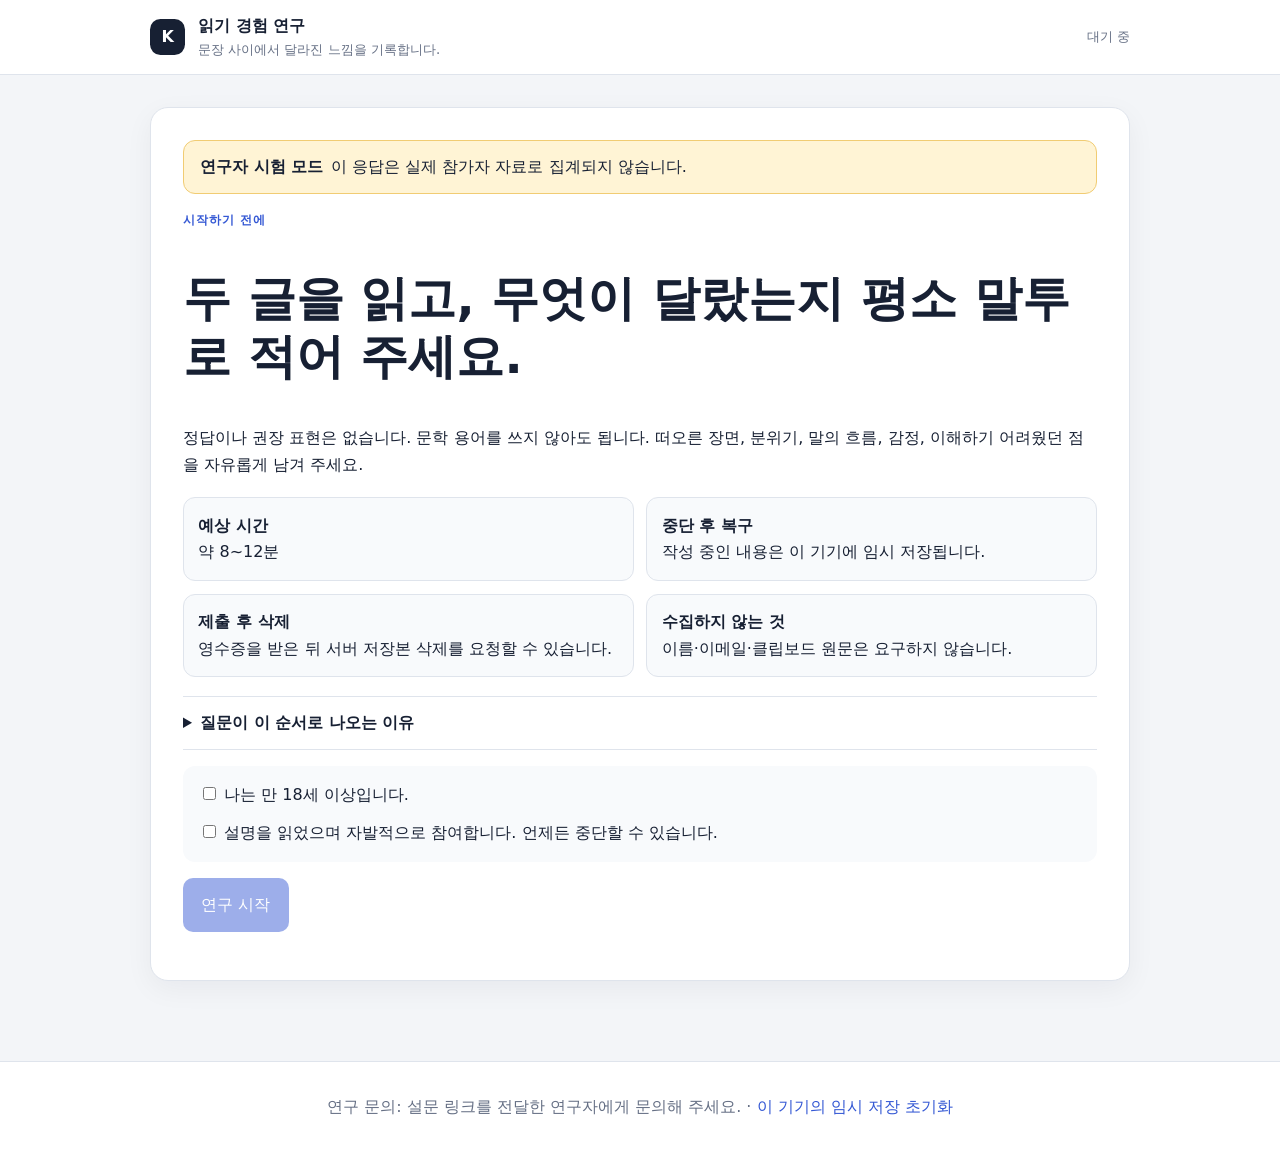
==== index.html @ 22fb7c49 "Deploy KSGT human pilot prelaunch RC2" ====
<!doctype html>
<html lang="ko">
<head>
  <meta charset="utf-8">
  <meta name="viewport" content="width=device-width,initial-scale=1">
  <meta name="color-scheme" content="light">
  <meta name="theme-color" content="#f3f5f8">
  <title>KSGT 읽기 경험 연구</title>
  <link rel="stylesheet" href="assets/styles.css">
</head>
<body>
<a class="skip" href="#main">본문으로 바로가기</a>
<header class="topbar">
  <div class="mark" aria-hidden="true">K</div>
  <div class="brand-copy"><strong>읽기 경험 연구</strong><small>문장 사이에서 달라진 느낌을 기록합니다.</small></div>
  <span id="saveState" class="status">대기 중</span>
</header>
<main id="main">
  <section id="setupBlocked" class="panel warning" hidden>
    <p class="eyebrow">배포 설정 필요</p>
    <h1>아직 연구 페이지가 연결되지 않았습니다.</h1>
    <p id="setupBlockedText"></p>
  </section>

  <section id="intro" class="panel hero">
    <div id="prelaunchBanner" class="prelaunch" hidden><strong>연구자 시험 모드</strong><span>이 응답은 실제 참가자 자료로 집계되지 않습니다.</span></div>
    <p class="eyebrow">시작하기 전에</p>
    <h1>두 글을 읽고, 무엇이 달랐는지 평소 말투로 적어 주세요.</h1>
    <p>정답이나 권장 표현은 없습니다. 문학 용어를 쓰지 않아도 됩니다. 떠오른 장면, 분위기, 말의 흐름, 감정, 이해하기 어려웠던 점을 자유롭게 남겨 주세요.</p>
    <div class="info-grid">
      <div><b>예상 시간</b><span>약 8~12분</span></div>
      <div><b>중단 후 복구</b><span>작성 중인 내용은 이 기기에 임시 저장됩니다.</span></div>
      <div><b>제출 후 삭제</b><span>영수증을 받은 뒤 서버 저장본 삭제를 요청할 수 있습니다.</span></div>
      <div><b>수집하지 않는 것</b><span>이름·이메일·클립보드 원문은 요구하지 않습니다.</span></div>
    </div>
    <details>
      <summary>질문이 이 순서로 나오는 이유</summary>
      <p>먼저 자유롭게 느낀 차이를 기록하고, 그 다음에 내용의 유사성과 개인적 선호를 따로 묻습니다. 선택지를 먼저 보여 주어 감상 표현을 유도하는 일을 줄이기 위한 순서입니다.</p>
    </details>
    <div class="consent-box">
      <label><input id="ageConfirm" type="checkbox"> 나는 만 <span id="minimumAgeText">18</span>세 이상입니다.</label>
      <label><input id="consent" type="checkbox"> 설명을 읽었으며 자발적으로 참여합니다. 언제든 중단할 수 있습니다.</label>
    </div>
    <button id="start" disabled>연구 시작</button>
    <p id="startError" class="error" role="alert"></p>
  </section>

  <section id="resumePanel" class="panel" hidden>
    <p class="eyebrow">작성 중인 응답 발견</p>
    <h1>이전에 멈춘 지점에서 이어서 할까요?</h1>
    <div class="actions"><button id="resumeButton">이어하기</button><button id="discardResume" class="secondary">새로 시작</button></div>
  </section>

  <section id="study" hidden>
    <div class="progress-wrap">
      <div class="progress-row"><span id="progressText">문항 준비 중</span><span id="progressCount"></span></div>
      <progress id="progressBar" value="0" max="1"></progress>
    </div>

    <section class="panel">
      <p class="eyebrow">1단계 · 각각의 인상</p>
      <h2>두 글을 각각 읽어 보세요.</h2>
      <p class="hint">두 글은 같은 화면에 있지만, 먼저 각 글에서 따로 느낀 점을 적어 주세요.</p>
      <div class="grid">
        <article>
          <h3>글 1</h3><p id="leftText" class="stimulus"></p>
          <label for="leftImpression">글 1을 읽고 든 생각이나 느낌</label>
          <textarea id="leftImpression" rows="5" maxlength="1200" placeholder="장면, 분위기, 말의 흐름, 감정 등 무엇이든 자유롭게 적어 주세요."></textarea>
          <small class="counter"><span id="leftCount">0</span>/1200</small>
        </article>
        <article>
          <h3>글 2</h3><p id="rightText" class="stimulus"></p>
          <label for="rightImpression">글 2를 읽고 든 생각이나 느낌</label>
          <textarea id="rightImpression" rows="5" maxlength="1200" placeholder="문학 용어를 쓰지 않아도 됩니다."></textarea>
          <small class="counter"><span id="rightCount">0</span>/1200</small>
        </article>
      </div>
    </section>

    <section class="panel">
      <p class="eyebrow">2단계 · 자유로운 비교</p>
      <label for="comparison"><h2>두 글 사이에서 무엇이 달랐나요?</h2></label>
      <p class="hint">좋고 나쁨을 꼭 정하지 않아도 됩니다. 읽히는 방식이나 남는 느낌의 차이만 적어도 됩니다.</p>
      <textarea id="comparison" rows="6" maxlength="1600" placeholder="예: 한쪽은 장면이 오래 남고, 다른 쪽은 상황이 더 또렷하게 전달되었다."></textarea>
      <small class="counter"><span id="comparisonCount">0</span>/1600</small>
      <button id="toChoice">마지막 질문으로</button>
      <p id="choiceError" class="error" role="alert"></p>
    </section>

    <section id="choicePanel" class="panel" hidden>
      <p class="eyebrow">3단계 · 두 가지를 따로 선택</p>
      <fieldset>
        <legend><strong>두 글이 전하는 내용은 어느 정도 비슷했나요?</strong></legend>
        <label><input type="radio" name="meaningRelation" value="nearly_same"> 거의 같은 내용을 전한다</label>
        <label><input type="radio" name="meaningRelation" value="similar_content_different_feel"> 내용은 비슷하지만 느낌은 다르다</label>
        <label><input type="radio" name="meaningRelation" value="meaningfully_different"> 내용이나 장면도 꽤 다르다</label>
        <label><input type="radio" name="meaningRelation" value="difficult"> 판단하기 어렵다</label>
      </fieldset>
      <fieldset>
        <legend><strong>개인적으로 지금 더 마음이 가는 쪽은 어디인가요?</strong></legend>
        <label><input type="radio" name="preference" value="left"> 글 1</label>
        <label><input type="radio" name="preference" value="right"> 글 2</label>
        <label><input type="radio" name="preference" value="similar"> 두 글이 비슷하게 마음에 든다</label>
        <label><input type="radio" name="preference" value="difficult"> 차이는 있지만 고르기 어렵다</label>
        <label><input type="radio" name="preference" value="no_choice"> 선택하지 않겠다</label>
      </fieldset>
      <div class="actions"><button id="backToText" class="secondary">감상으로 돌아가기</button><button id="nextItem" disabled>다음 문항</button></div>
    </section>
  </section>

  <section id="toolReport" class="panel" hidden>
    <p class="eyebrow">마지막 질문 · 작성 방식</p>
    <h1>응답을 작성할 때 외부 도구의 도움을 받았나요?</h1>
    <p>어떤 답을 골라도 불이익은 없습니다. 이 정보는 응답을 삭제하기 위한 기준이 아니라 분석의 불확실성을 기록하는 데만 사용됩니다.</p>
    <fieldset class="stack">
      <label><input type="radio" name="aiUse" value="none"> 사용하지 않음</label>
      <label><input type="radio" name="aiUse" value="proofreading"> 맞춤법·표현 교정만 사용</label>
      <label><input type="radio" name="aiUse" value="partial_generation"> 생성형 AI의 일부 도움을 받음</label>
      <label><input type="radio" name="aiUse" value="mostly_generated"> 대부분 생성형 AI로 작성</label>
      <label><input type="radio" name="aiUse" value="prefer_not"> 답하고 싶지 않음</label>
    </fieldset>
    <button id="submitAll" disabled>전체 응답 제출</button>
    <p id="submitError" class="error" role="alert"></p>
  </section>

  <section id="done" class="panel" hidden>
    <p class="eyebrow">제출 완료</p>
    <h1>응답이 접수되었습니다.</h1>
    <p id="receipt"></p>
    <p>영수증 번호는 삭제 요청이나 문의 시 사용할 수 있습니다.</p>
    <div class="actions"><button id="download">내 응답 사본 내려받기</button><button id="deleteButton" class="danger">서버 저장본 삭제 요청</button></div>
    <p id="deleteStatus" role="status"></p>
  </section>
</main>
<footer>연구 문의: <span id="contactText"></span> · <button id="resetLocal" class="link-button">이 기기의 임시 저장 초기화</button></footer>
<script src="config.js"></script><script src="assets/app.js" defer></script>
</body></html>
---- assets/styles.css ----
:root{font-family:Inter,system-ui,-apple-system,BlinkMacSystemFont,"Segoe UI",sans-serif;color:#172033;background:#f3f5f8;line-height:1.65;--panel:#fff;--line:#dfe4ec;--ink:#172033;--muted:#667085;--accent:#3458d4;--danger:#b42318}*{box-sizing:border-box}body{margin:0}.skip{position:absolute;left:-9999px}.skip:focus{left:1rem;top:1rem;background:#fff;padding:.7rem;z-index:20}.topbar{position:sticky;top:0;z-index:10;display:flex;align-items:center;gap:.8rem;padding:.8rem max(1rem,calc((100vw - 980px)/2));background:rgba(255,255,255,.95);border-bottom:1px solid var(--line);backdrop-filter:blur(8px)}.mark{width:2.2rem;height:2.2rem;border-radius:.65rem;background:var(--ink);color:#fff;display:grid;place-items:center;font-weight:800}.brand-copy{display:flex;flex-direction:column}.brand-copy small,.status,.hint,.counter,footer{color:var(--muted)}.status{margin-left:auto;font-size:.84rem}main{width:min(980px,calc(100% - 2rem));margin:2rem auto 5rem}.panel{background:var(--panel);border:1px solid var(--line);border-radius:18px;padding:clamp(1.2rem,3vw,2rem);margin:1rem 0;box-shadow:0 8px 28px rgba(18,28,45,.05)}.hero h1{font-size:clamp(1.8rem,5vw,3rem);line-height:1.2}.eyebrow{font-size:.78rem;font-weight:800;letter-spacing:.08em;text-transform:uppercase;color:var(--accent)}.prelaunch{display:flex;gap:.5rem;flex-wrap:wrap;background:#fff4d5;border:1px solid #f1cc73;border-radius:12px;padding:.8rem 1rem;margin-bottom:1rem}.warning{border-color:#f3aa9f;background:#fff8f6}.info-grid{display:grid;grid-template-columns:repeat(2,minmax(0,1fr));gap:.8rem;margin:1.2rem 0}.info-grid div{display:flex;flex-direction:column;background:#f8fafc;border:1px solid var(--line);border-radius:12px;padding:.9rem}.consent-box{display:grid;gap:.7rem;padding:1rem;background:#f8fafc;border-radius:12px;margin:1rem 0}.grid{display:grid;grid-template-columns:1fr 1fr;gap:1rem}.grid article{border:1px solid var(--line);border-radius:14px;padding:1rem}.stimulus{font-family:Georgia,"Noto Serif KR",serif;font-size:1.2rem;line-height:1.9;min-height:6rem;padding:1rem;background:#f9fafb;border-radius:10px}textarea{width:100%;resize:vertical;border:1px solid #b8c0cf;border-radius:10px;padding:.9rem;font:inherit;margin-top:.4rem}textarea:focus,input:focus,button:focus{outline:3px solid rgba(52,88,212,.24);outline-offset:2px}.counter{display:block;text-align:right}button{border:0;border-radius:10px;background:var(--accent);color:#fff;font-weight:750;padding:.85rem 1.15rem;font:inherit;cursor:pointer}button:disabled{opacity:.48;cursor:not-allowed}.secondary{background:#e9edf5;color:var(--ink)}.danger{background:var(--danger)}.link-button{background:none;color:var(--accent);padding:0}.actions{display:flex;gap:.7rem;flex-wrap:wrap;margin-top:1rem}fieldset{display:grid;gap:.65rem;border:1px solid var(--line);border-radius:12px;margin:1rem 0;padding:1rem}fieldset label{display:flex;gap:.6rem;align-items:flex-start}.stack{display:grid}.progress-wrap{position:sticky;top:4.4rem;background:#f3f5f8;padding:.5rem 0;z-index:8}.progress-row{display:flex;justify-content:space-between}progress{width:100%;height:.65rem}.error{color:var(--danger);font-weight:650}footer{padding:2rem;text-align:center;border-top:1px solid var(--line);background:#fff}details{border-top:1px solid var(--line);border-bottom:1px solid var(--line);padding:.8rem 0}summary{cursor:pointer;font-weight:700}@media(max-width:720px){.grid,.info-grid{grid-template-columns:1fr}.topbar{padding:.7rem 1rem}.brand-copy small{display:none}main{width:min(100% - 1rem,980px);margin-top:.6rem}.panel{border-radius:14px;padding:1rem}.stimulus{min-height:0}.actions button{flex:1 1 auto}}
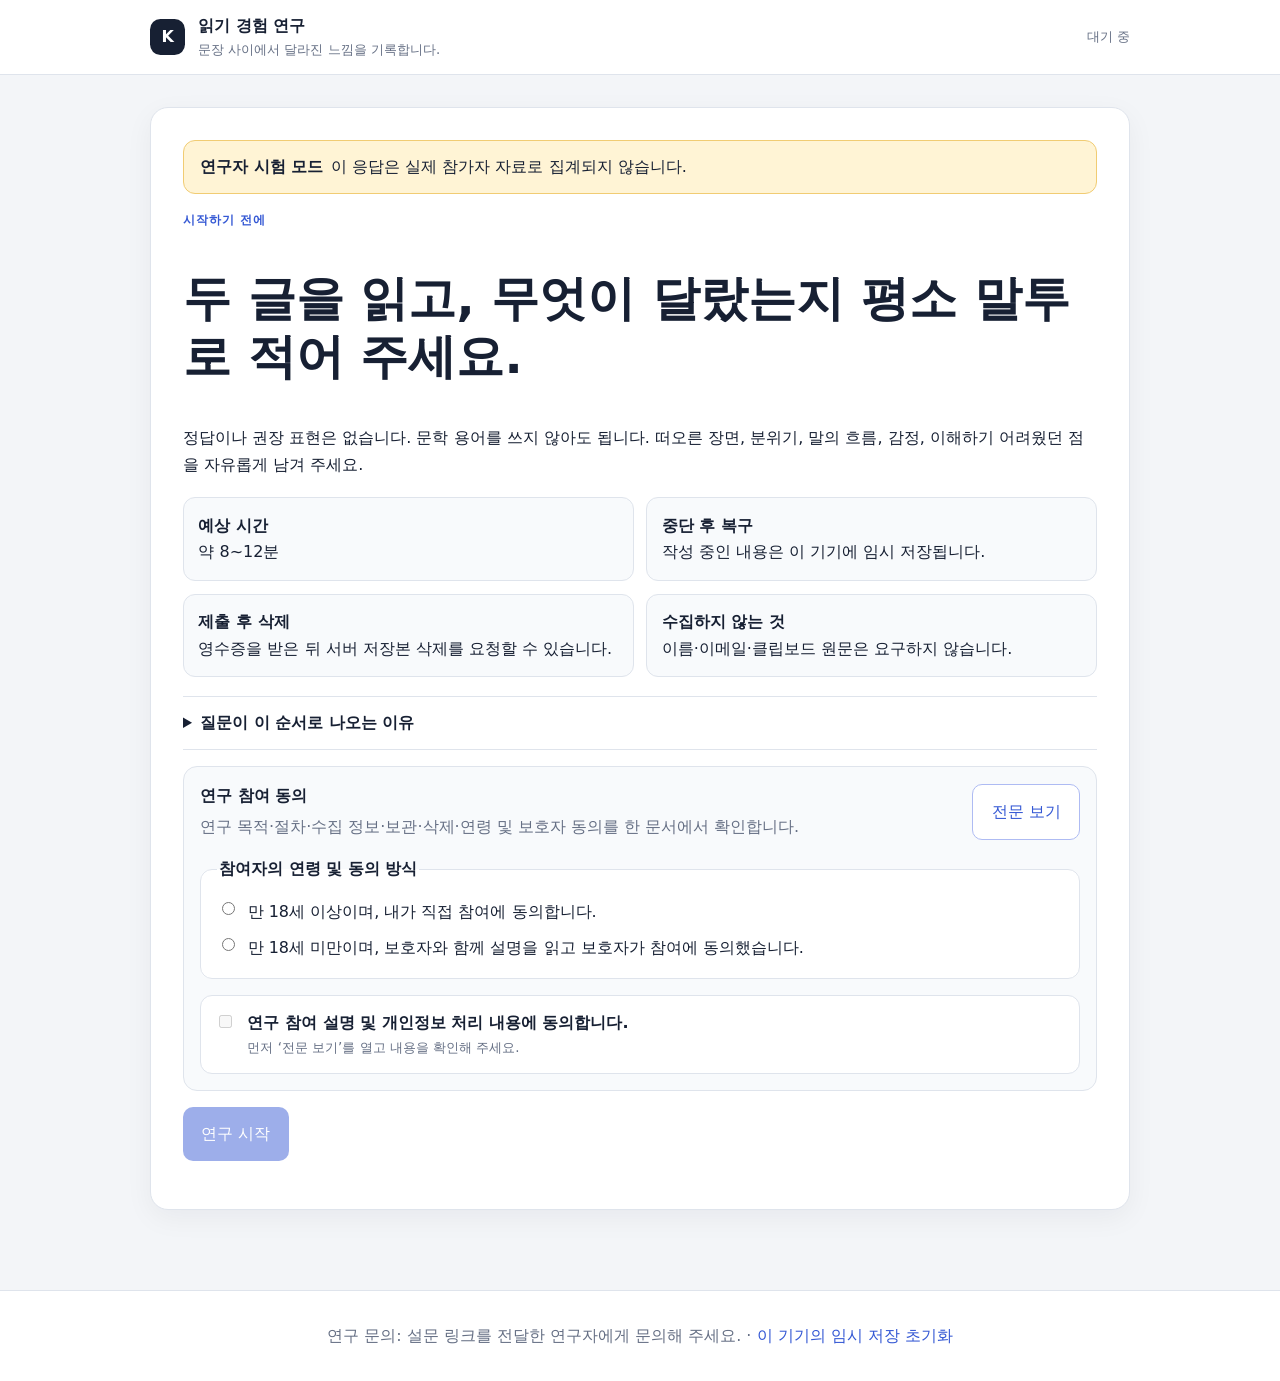
==== commit 80b006a5: "Upgrade consent flow to RC3" ====
--- a/index.html
+++ b/index.html
@@ -37,13 +37,72 @@
       <summary>질문이 이 순서로 나오는 이유</summary>
       <p>먼저 자유롭게 느낀 차이를 기록하고, 그 다음에 내용의 유사성과 개인적 선호를 따로 묻습니다. 선택지를 먼저 보여 주어 감상 표현을 유도하는 일을 줄이기 위한 순서입니다.</p>
     </details>
-    <div class="consent-box">
-      <label><input id="ageConfirm" type="checkbox"> 나는 만 <span id="minimumAgeText">18</span>세 이상입니다.</label>
-      <label><input id="consent" type="checkbox"> 설명을 읽었으며 자발적으로 참여합니다. 언제든 중단할 수 있습니다.</label>
-    </div>
+
+    <section class="consent-box" aria-labelledby="consentHeading">
+      <div class="consent-summary-row">
+        <div>
+          <strong id="consentHeading">연구 참여 동의</strong>
+          <p>연구 목적·절차·수집 정보·보관·삭제·연령 및 보호자 동의를 한 문서에서 확인합니다.</p>
+        </div>
+        <button id="openConsent" class="terms-button" type="button" aria-haspopup="dialog">전문 보기</button>
+      </div>
+
+      <fieldset class="eligibility-fieldset">
+        <legend><strong>참여자의 연령 및 동의 방식</strong></legend>
+        <label><input type="radio" name="eligibility" value="adult_self_consent"> 만 18세 이상이며, 내가 직접 참여에 동의합니다.</label>
+        <label><input type="radio" name="eligibility" value="minor_guardian_consent_attested"> 만 18세 미만이며, 보호자와 함께 설명을 읽고 보호자가 참여에 동의했습니다.</label>
+      </fieldset>
+
+      <div id="guardianBlock" class="guardian-block" hidden>
+        <strong>보호자 확인</strong>
+        <p>아래 확인란은 보호자가 직접 읽고 선택해 주세요.</p>
+        <label><input id="guardianConfirm" type="checkbox"> 보호자 본인은 연구 참여 설명을 읽었으며, 미성년 참여자의 참여에 동의합니다.</label>
+        <small>이 페이지는 보호자의 이름이나 서명을 수집하지 않으므로, 이 확인은 전자적 자기확인 기록입니다.</small>
+      </div>
+
+      <label class="consent-check-row">
+        <input id="consent" type="checkbox" disabled>
+        <span>
+          <strong>연구 참여 설명 및 개인정보 처리 내용에 동의합니다.</strong>
+          <small id="consentReadStatus">먼저 ‘전문 보기’를 열고 내용을 확인해 주세요.</small>
+        </span>
+      </label>
+    </section>
+
     <button id="start" disabled>연구 시작</button>
     <p id="startError" class="error" role="alert"></p>
   </section>
+
+  <dialog id="consentDialog" aria-labelledby="consentDialogTitle">
+    <div class="consent-dialog-shell">
+      <header class="dialog-header">
+        <div><p class="eyebrow">연구 참여 설명서</p><h2 id="consentDialogTitle">KSGT 읽기 경험 파일럿</h2></div>
+        <button id="closeConsent" type="button" class="icon-button" aria-label="동의문 닫기">×</button>
+      </header>
+      <div id="consentScroll" class="consent-scroll" tabindex="0">
+        <p class="consent-version">동의문 버전: <strong id="consentVersionText"></strong></p>
+        <section><h3>1. 연구 목적</h3><p>이 연구는 비슷한 내용을 전하는 두 한국어 문장이 독자에게 어떻게 다르게 읽히는지 살펴봅니다. 정답을 맞히는 시험이 아니며, 참여자의 자연스러운 감상과 선택을 기록합니다.</p></section>
+        <section><h3>2. 참여 절차와 시간</h3><p>두 글을 읽고 각 글의 인상, 두 글의 차이, 내용의 유사성, 개인적 선호를 답합니다. 전체 예상 시간은 약 8~12분이며, 작성 중 중단하거나 브라우저를 닫을 수 있습니다.</p></section>
+        <section><h3>3. 자발적 참여와 중단</h3><p>참여는 자발적입니다. 참여하지 않거나 중간에 그만두어도 불이익이 없습니다. 제출 전에는 페이지를 닫거나 기기의 임시 저장을 초기화할 수 있고, 제출 후에는 제공되는 삭제 기능으로 서버 저장본 삭제를 요청할 수 있습니다.</p></section>
+        <section><h3>4. 예상되는 불편과 이득</h3><p>일부 문항에서 피로, 집중 부담, 표현의 어려움이 생길 수 있습니다. 불편하면 언제든 중단할 수 있습니다. 참여자에게 직접적인 보상이나 확정적인 이득은 없으며, 결과는 한국어 표현과 독자 반응을 이해하기 위한 연구에 사용됩니다.</p></section>
+        <section><h3>5. 수집하는 정보</h3><ul><li>각 글에 대한 자유응답, 비교 설명, 내용 유사성 및 선호 선택</li><li>문항 제시 순서와 응답 시각</li><li>붙여넣기 횟수·붙여넣은 문자 수·입력 이벤트 수. 클립보드 원문은 수집하지 않습니다.</li><li>브라우저 종류를 나타내는 user agent, 화면 크기, 언어, 시간대</li><li>생성형 AI 또는 교정 도구 사용 여부에 대한 선택적 자기보고</li><li>성인 직접 동의 또는 미성년자 보호자 동의 확인 중 어느 방식으로 참여했는지</li></ul></section>
+        <section><h3>6. 수집하지 않는 정보</h3><p>이름, 이메일 주소, 전화번호, 학교명, 주민등록번호, 보호자 이름과 서명, 클립보드 원문은 요구하지 않습니다. 다만 인터넷 서비스 운영 과정에서 GitHub Pages 또는 Google Apps Script 제공자가 일반적인 접속 로그를 처리할 수 있습니다.</p></section>
+        <section><h3>7. 연령과 보호자 동의</h3><p>만 18세 이상 참여자는 스스로 동의할 수 있습니다. 만 18세 미만 참여자는 본인의 참여 의사와 함께 보호자의 동의가 필요합니다. 미성년자는 보호자와 이 설명을 함께 읽고, 보호자가 페이지의 보호자 확인란을 직접 선택한 경우에만 시작해 주세요.</p></section>
+        <section><h3>8. 보관과 이용</h3><p>원문 응답은 파일럿 종료 후 최대 90일 동안 검증과 분석을 위해 보관하고, 이후 삭제하거나 직접 식별정보가 없는 분석 자료로 전환합니다. 연구 결과에는 집계값을 사용하며, 자유응답을 예시로 제시할 때에는 개인을 유추할 수 있는 표현을 제거합니다.</p></section>
+        <section><h3>9. 삭제와 철회</h3><p>제출 후 표시되는 삭제 요청 버튼을 사용하면 해당 서버 저장본의 원문 payload가 삭제 처리됩니다. 이미 익명 집계에 포함되어 개별 응답과 연결할 수 없게 된 결과는 철회 이후에도 되돌리기 어려울 수 있습니다.</p></section>
+        <section><h3>10. 자료 구획과 AI 자료 분리</h3><p>실제 참여자 응답은 인간 자료 구획에 저장됩니다. Gemini·Groq 등 언어 모델로 생성한 합성 응답과 물리적으로·분석적으로 분리하며, 합성 응답을 인간 응답으로 표시하지 않습니다.</p></section>
+        <section><h3>11. 문의</h3><p>연구 또는 삭제에 관한 문의는 설문 링크를 전달한 연구자에게 해 주세요.</p></section>
+        <div class="scroll-end" aria-hidden="true">동의문 끝</div>
+      </div>
+      <footer class="dialog-footer">
+        <p id="scrollHint">내용을 끝까지 내려 읽으면 확인 버튼이 활성화됩니다.</p>
+        <div class="actions">
+          <button id="acknowledgeConsent" type="button" disabled>내용을 확인했습니다</button>
+          <button id="cancelConsent" type="button" class="secondary">닫기</button>
+        </div>
+      </footer>
+    </div>
+  </dialog>
 
   <section id="resumePanel" class="panel" hidden>
     <p class="eyebrow">작성 중인 응답 발견</p>
@@ -56,82 +115,42 @@
       <div class="progress-row"><span id="progressText">문항 준비 중</span><span id="progressCount"></span></div>
       <progress id="progressBar" value="0" max="1"></progress>
     </div>
-
     <section class="panel">
       <p class="eyebrow">1단계 · 각각의 인상</p>
       <h2>두 글을 각각 읽어 보세요.</h2>
       <p class="hint">두 글은 같은 화면에 있지만, 먼저 각 글에서 따로 느낀 점을 적어 주세요.</p>
       <div class="grid">
-        <article>
-          <h3>글 1</h3><p id="leftText" class="stimulus"></p>
-          <label for="leftImpression">글 1을 읽고 든 생각이나 느낌</label>
-          <textarea id="leftImpression" rows="5" maxlength="1200" placeholder="장면, 분위기, 말의 흐름, 감정 등 무엇이든 자유롭게 적어 주세요."></textarea>
-          <small class="counter"><span id="leftCount">0</span>/1200</small>
-        </article>
-        <article>
-          <h3>글 2</h3><p id="rightText" class="stimulus"></p>
-          <label for="rightImpression">글 2를 읽고 든 생각이나 느낌</label>
-          <textarea id="rightImpression" rows="5" maxlength="1200" placeholder="문학 용어를 쓰지 않아도 됩니다."></textarea>
-          <small class="counter"><span id="rightCount">0</span>/1200</small>
-        </article>
+        <article><h3>글 1</h3><p id="leftText" class="stimulus"></p><label for="leftImpression">글 1을 읽고 든 생각이나 느낌</label><textarea id="leftImpression" rows="5" maxlength="1200" placeholder="장면, 분위기, 말의 흐름, 감정 등 무엇이든 자유롭게 적어 주세요."></textarea><small class="counter"><span id="leftCount">0</span>/1200</small></article>
+        <article><h3>글 2</h3><p id="rightText" class="stimulus"></p><label for="rightImpression">글 2를 읽고 든 생각이나 느낌</label><textarea id="rightImpression" rows="5" maxlength="1200" placeholder="문학 용어를 쓰지 않아도 됩니다."></textarea><small class="counter"><span id="rightCount">0</span>/1200</small></article>
       </div>
     </section>
-
     <section class="panel">
       <p class="eyebrow">2단계 · 자유로운 비교</p>
       <label for="comparison"><h2>두 글 사이에서 무엇이 달랐나요?</h2></label>
       <p class="hint">좋고 나쁨을 꼭 정하지 않아도 됩니다. 읽히는 방식이나 남는 느낌의 차이만 적어도 됩니다.</p>
       <textarea id="comparison" rows="6" maxlength="1600" placeholder="예: 한쪽은 장면이 오래 남고, 다른 쪽은 상황이 더 또렷하게 전달되었다."></textarea>
       <small class="counter"><span id="comparisonCount">0</span>/1600</small>
-      <button id="toChoice">마지막 질문으로</button>
-      <p id="choiceError" class="error" role="alert"></p>
+      <button id="toChoice">마지막 질문으로</button><p id="choiceError" class="error" role="alert"></p>
     </section>
-
     <section id="choicePanel" class="panel" hidden>
       <p class="eyebrow">3단계 · 두 가지를 따로 선택</p>
-      <fieldset>
-        <legend><strong>두 글이 전하는 내용은 어느 정도 비슷했나요?</strong></legend>
-        <label><input type="radio" name="meaningRelation" value="nearly_same"> 거의 같은 내용을 전한다</label>
-        <label><input type="radio" name="meaningRelation" value="similar_content_different_feel"> 내용은 비슷하지만 느낌은 다르다</label>
-        <label><input type="radio" name="meaningRelation" value="meaningfully_different"> 내용이나 장면도 꽤 다르다</label>
-        <label><input type="radio" name="meaningRelation" value="difficult"> 판단하기 어렵다</label>
-      </fieldset>
-      <fieldset>
-        <legend><strong>개인적으로 지금 더 마음이 가는 쪽은 어디인가요?</strong></legend>
-        <label><input type="radio" name="preference" value="left"> 글 1</label>
-        <label><input type="radio" name="preference" value="right"> 글 2</label>
-        <label><input type="radio" name="preference" value="similar"> 두 글이 비슷하게 마음에 든다</label>
-        <label><input type="radio" name="preference" value="difficult"> 차이는 있지만 고르기 어렵다</label>
-        <label><input type="radio" name="preference" value="no_choice"> 선택하지 않겠다</label>
-      </fieldset>
+      <fieldset><legend><strong>두 글이 전하는 내용은 어느 정도 비슷했나요?</strong></legend><label><input type="radio" name="meaningRelation" value="nearly_same"> 거의 같은 내용을 전한다</label><label><input type="radio" name="meaningRelation" value="similar_content_different_feel"> 내용은 비슷하지만 느낌은 다르다</label><label><input type="radio" name="meaningRelation" value="meaningfully_different"> 내용이나 장면도 꽤 다르다</label><label><input type="radio" name="meaningRelation" value="difficult"> 판단하기 어렵다</label></fieldset>
+      <fieldset><legend><strong>개인적으로 지금 더 마음이 가는 쪽은 어디인가요?</strong></legend><label><input type="radio" name="preference" value="left"> 글 1</label><label><input type="radio" name="preference" value="right"> 글 2</label><label><input type="radio" name="preference" value="similar"> 두 글이 비슷하게 마음에 든다</label><label><input type="radio" name="preference" value="difficult"> 차이는 있지만 고르기 어렵다</label><label><input type="radio" name="preference" value="no_choice"> 선택하지 않겠다</label></fieldset>
       <div class="actions"><button id="backToText" class="secondary">감상으로 돌아가기</button><button id="nextItem" disabled>다음 문항</button></div>
     </section>
   </section>
 
   <section id="toolReport" class="panel" hidden>
-    <p class="eyebrow">마지막 질문 · 작성 방식</p>
-    <h1>응답을 작성할 때 외부 도구의 도움을 받았나요?</h1>
-    <p>어떤 답을 골라도 불이익은 없습니다. 이 정보는 응답을 삭제하기 위한 기준이 아니라 분석의 불확실성을 기록하는 데만 사용됩니다.</p>
-    <fieldset class="stack">
-      <label><input type="radio" name="aiUse" value="none"> 사용하지 않음</label>
-      <label><input type="radio" name="aiUse" value="proofreading"> 맞춤법·표현 교정만 사용</label>
-      <label><input type="radio" name="aiUse" value="partial_generation"> 생성형 AI의 일부 도움을 받음</label>
-      <label><input type="radio" name="aiUse" value="mostly_generated"> 대부분 생성형 AI로 작성</label>
-      <label><input type="radio" name="aiUse" value="prefer_not"> 답하고 싶지 않음</label>
-    </fieldset>
-    <button id="submitAll" disabled>전체 응답 제출</button>
-    <p id="submitError" class="error" role="alert"></p>
+    <p class="eyebrow">마지막 질문 · 작성 방식</p><h1>응답을 작성할 때 외부 도구의 도움을 받았나요?</h1><p>어떤 답을 골라도 불이익은 없습니다. 이 정보는 응답을 삭제하기 위한 기준이 아니라 분석의 불확실성을 기록하는 데만 사용됩니다.</p>
+    <fieldset class="stack"><label><input type="radio" name="aiUse" value="none"> 사용하지 않음</label><label><input type="radio" name="aiUse" value="proofreading"> 맞춤법·표현 교정만 사용</label><label><input type="radio" name="aiUse" value="partial_generation"> 생성형 AI의 일부 도움을 받음</label><label><input type="radio" name="aiUse" value="mostly_generated"> 대부분 생성형 AI로 작성</label><label><input type="radio" name="aiUse" value="prefer_not"> 답하고 싶지 않음</label></fieldset>
+    <button id="submitAll" disabled>전체 응답 제출</button><p id="submitError" class="error" role="alert"></p>
   </section>
 
   <section id="done" class="panel" hidden>
-    <p class="eyebrow">제출 완료</p>
-    <h1>응답이 접수되었습니다.</h1>
-    <p id="receipt"></p>
-    <p>영수증 번호는 삭제 요청이나 문의 시 사용할 수 있습니다.</p>
-    <div class="actions"><button id="download">내 응답 사본 내려받기</button><button id="deleteButton" class="danger">서버 저장본 삭제 요청</button></div>
-    <p id="deleteStatus" role="status"></p>
+    <p class="eyebrow">제출 완료</p><h1>응답이 접수되었습니다.</h1><p id="receipt"></p><p>영수증 번호는 삭제 요청이나 문의 시 사용할 수 있습니다.</p><div class="actions"><button id="download">내 응답 사본 내려받기</button><button id="deleteButton" class="danger">서버 저장본 삭제 요청</button></div><p id="deleteStatus" role="status"></p>
   </section>
 </main>
 <footer>연구 문의: <span id="contactText"></span> · <button id="resetLocal" class="link-button">이 기기의 임시 저장 초기화</button></footer>
 <script src="config.js"></script><script src="assets/app.js" defer></script>
-</body></html>
+</body>
+</html>
--- a/assets/styles.css
+++ b/assets/styles.css
@@ -1 +1,3 @@
-:root{font-family:Inter,system-ui,-apple-system,BlinkMacSystemFont,"Segoe UI",sans-serif;color:#172033;background:#f3f5f8;line-height:1.65;--panel:#fff;--line:#dfe4ec;--ink:#172033;--muted:#667085;--accent:#3458d4;--danger:#b42318}*{box-sizing:border-box}body{margin:0}.skip{position:absolute;left:-9999px}.skip:focus{left:1rem;top:1rem;background:#fff;padding:.7rem;z-index:20}.topbar{position:sticky;top:0;z-index:10;display:flex;align-items:center;gap:.8rem;padding:.8rem max(1rem,calc((100vw - 980px)/2));background:rgba(255,255,255,.95);border-bottom:1px solid var(--line);backdrop-filter:blur(8px)}.mark{width:2.2rem;height:2.2rem;border-radius:.65rem;background:var(--ink);color:#fff;display:grid;place-items:center;font-weight:800}.brand-copy{display:flex;flex-direction:column}.brand-copy small,.status,.hint,.counter,footer{color:var(--muted)}.status{margin-left:auto;font-size:.84rem}main{width:min(980px,calc(100% - 2rem));margin:2rem auto 5rem}.panel{background:var(--panel);border:1px solid var(--line);border-radius:18px;padding:clamp(1.2rem,3vw,2rem);margin:1rem 0;box-shadow:0 8px 28px rgba(18,28,45,.05)}.hero h1{font-size:clamp(1.8rem,5vw,3rem);line-height:1.2}.eyebrow{font-size:.78rem;font-weight:800;letter-spacing:.08em;text-transform:uppercase;color:var(--accent)}.prelaunch{display:flex;gap:.5rem;flex-wrap:wrap;background:#fff4d5;border:1px solid #f1cc73;border-radius:12px;padding:.8rem 1rem;margin-bottom:1rem}.warning{border-color:#f3aa9f;background:#fff8f6}.info-grid{display:grid;grid-template-columns:repeat(2,minmax(0,1fr));gap:.8rem;margin:1.2rem 0}.info-grid div{display:flex;flex-direction:column;background:#f8fafc;border:1px solid var(--line);border-radius:12px;padding:.9rem}.consent-box{display:grid;gap:.7rem;padding:1rem;background:#f8fafc;border-radius:12px;margin:1rem 0}.grid{display:grid;grid-template-columns:1fr 1fr;gap:1rem}.grid article{border:1px solid var(--line);border-radius:14px;padding:1rem}.stimulus{font-family:Georgia,"Noto Serif KR",serif;font-size:1.2rem;line-height:1.9;min-height:6rem;padding:1rem;background:#f9fafb;border-radius:10px}textarea{width:100%;resize:vertical;border:1px solid #b8c0cf;border-radius:10px;padding:.9rem;font:inherit;margin-top:.4rem}textarea:focus,input:focus,button:focus{outline:3px solid rgba(52,88,212,.24);outline-offset:2px}.counter{display:block;text-align:right}button{border:0;border-radius:10px;background:var(--accent);color:#fff;font-weight:750;padding:.85rem 1.15rem;font:inherit;cursor:pointer}button:disabled{opacity:.48;cursor:not-allowed}.secondary{background:#e9edf5;color:var(--ink)}.danger{background:var(--danger)}.link-button{background:none;color:var(--accent);padding:0}.actions{display:flex;gap:.7rem;flex-wrap:wrap;margin-top:1rem}fieldset{display:grid;gap:.65rem;border:1px solid var(--line);border-radius:12px;margin:1rem 0;padding:1rem}fieldset label{display:flex;gap:.6rem;align-items:flex-start}.stack{display:grid}.progress-wrap{position:sticky;top:4.4rem;background:#f3f5f8;padding:.5rem 0;z-index:8}.progress-row{display:flex;justify-content:space-between}progress{width:100%;height:.65rem}.error{color:var(--danger);font-weight:650}footer{padding:2rem;text-align:center;border-top:1px solid var(--line);background:#fff}details{border-top:1px solid var(--line);border-bottom:1px solid var(--line);padding:.8rem 0}summary{cursor:pointer;font-weight:700}@media(max-width:720px){.grid,.info-grid{grid-template-columns:1fr}.topbar{padding:.7rem 1rem}.brand-copy small{display:none}main{width:min(100% - 1rem,980px);margin-top:.6rem}.panel{border-radius:14px;padding:1rem}.stimulus{min-height:0}.actions button{flex:1 1 auto}}
+:root{font-family:Inter,system-ui,-apple-system,BlinkMacSystemFont,"Segoe UI",sans-serif;color:#172033;background:#f3f5f8;line-height:1.65;--panel:#fff;--line:#dfe4ec;--ink:#172033;--muted:#667085;--accent:#3458d4;--danger:#b42318}*{box-sizing:border-box}body{margin:0}.skip{position:absolute;left:-9999px}.skip:focus{left:1rem;top:1rem;background:#fff;padding:.7rem;z-index:20}.topbar{position:sticky;top:0;z-index:10;display:flex;align-items:center;gap:.8rem;padding:.8rem max(1rem,calc((100vw - 980px)/2));background:rgba(255,255,255,.95);border-bottom:1px solid var(--line);backdrop-filter:blur(8px)}.mark{width:2.2rem;height:2.2rem;border-radius:.65rem;background:var(--ink);color:#fff;display:grid;place-items:center;font-weight:800}.brand-copy{display:flex;flex-direction:column}.brand-copy small,.status,.hint,.counter,footer{color:var(--muted)}.status{margin-left:auto;font-size:.84rem}main{width:min(980px,calc(100% - 2rem));margin:2rem auto 5rem}.panel{background:var(--panel);border:1px solid var(--line);border-radius:18px;padding:clamp(1.2rem,3vw,2rem);margin:1rem 0;box-shadow:0 8px 28px rgba(18,28,45,.05)}.hero h1{font-size:clamp(1.8rem,5vw,3rem);line-height:1.2}.eyebrow{font-size:.78rem;font-weight:800;letter-spacing:.08em;text-transform:uppercase;color:var(--accent)}.prelaunch{display:flex;gap:.5rem;flex-wrap:wrap;background:#fff4d5;border:1px solid #f1cc73;border-radius:12px;padding:.8rem 1rem;margin-bottom:1rem}.warning{border-color:#f3aa9f;background:#fff8f6}.info-grid{display:grid;grid-template-columns:repeat(2,minmax(0,1fr));gap:.8rem;margin:1.2rem 0}.info-grid div{display:flex;flex-direction:column;background:#f8fafc;border:1px solid var(--line);border-radius:12px;padding:.9rem}.consent-box{display:grid;gap:1rem;padding:1rem;background:#f8fafc;border:1px solid var(--line);border-radius:14px;margin:1rem 0}.consent-summary-row{display:flex;align-items:center;justify-content:space-between;gap:1rem}.consent-summary-row p{margin:.25rem 0 0;color:var(--muted)}.terms-button{white-space:nowrap;background:#fff;color:var(--accent);border:1px solid #aebbf3}.eligibility-fieldset{margin:0;background:#fff}.guardian-block{padding:1rem;border:1px solid #efc95c;background:#fff8df;border-radius:12px}.guardian-block p{margin:.25rem 0 .6rem}.guardian-block small{display:block;color:#7a5a00;margin-top:.5rem}.consent-check-row{display:flex;gap:.75rem;align-items:flex-start;padding:.9rem;background:#fff;border:1px solid var(--line);border-radius:12px}.consent-check-row input{margin-top:.3rem}.consent-check-row span{display:flex;flex-direction:column}.consent-check-row small{color:var(--muted)}.grid{display:grid;grid-template-columns:1fr 1fr;gap:1rem}.grid article{border:1px solid var(--line);border-radius:14px;padding:1rem}.stimulus{font-family:Georgia,"Noto Serif KR",serif;font-size:1.2rem;line-height:1.9;min-height:6rem;padding:1rem;background:#f9fafb;border-radius:10px}textarea{width:100%;resize:vertical;border:1px solid #b8c0cf;border-radius:10px;padding:.9rem;font:inherit;margin-top:.4rem}textarea:focus,input:focus,button:focus,[tabindex]:focus{outline:3px solid rgba(52,88,212,.24);outline-offset:2px}.counter{display:block;text-align:right}button{border:0;border-radius:10px;background:var(--accent);color:#fff;font-weight:750;padding:.85rem 1.15rem;font:inherit;cursor:pointer}button:disabled{opacity:.48;cursor:not-allowed}.secondary{background:#e9edf5;color:var(--ink)}.danger{background:var(--danger)}.link-button{background:none;color:var(--accent);padding:0}.icon-button{background:transparent;color:var(--ink);font-size:1.8rem;line-height:1;padding:.35rem}.actions{display:flex;gap:.7rem;flex-wrap:wrap;margin-top:1rem}fieldset{display:grid;gap:.65rem;border:1px solid var(--line);border-radius:12px;margin:1rem 0;padding:1rem}fieldset label{display:flex;gap:.6rem;align-items:flex-start}.stack{display:grid}.progress-wrap{position:sticky;top:4.4rem;background:#f3f5f8;padding:.5rem 0;z-index:8}.progress-row{display:flex;justify-content:space-between}progress{width:100%;height:.65rem}.error{color:var(--danger);font-weight:650}footer{padding:2rem;text-align:center;border-top:1px solid var(--line);background:#fff}details{border-top:1px solid var(--line);border-bottom:1px solid var(--line);padding:.8rem 0}summary{cursor:pointer;font-weight:700}
+dialog{width:min(760px,calc(100% - 1rem));max-height:92vh;border:0;border-radius:18px;padding:0;box-shadow:0 28px 90px rgba(15,23,42,.28)}dialog::backdrop{background:rgba(15,23,42,.56)}.consent-dialog-shell{display:grid;grid-template-rows:auto minmax(0,1fr) auto;max-height:92vh;background:#fff}.dialog-header{display:flex;justify-content:space-between;align-items:flex-start;gap:1rem;padding:1rem 1.2rem;border-bottom:1px solid var(--line)}.dialog-header h2,.dialog-header p{margin:0}.consent-scroll{overflow:auto;padding:1.1rem 1.3rem;scroll-behavior:smooth}.consent-scroll section{padding:.4rem 0;border-bottom:1px solid #eef1f5}.consent-scroll h3{font-size:1rem;margin:.45rem 0}.consent-scroll p,.consent-scroll ul{margin:.4rem 0}.consent-version{position:sticky;top:0;background:#fff;padding:.5rem 0;border-bottom:1px solid var(--line);z-index:1}.scroll-end{text-align:center;color:var(--muted);padding:1.5rem 0 .4rem}.dialog-footer{padding:1rem 1.2rem;border-top:1px solid var(--line);text-align:left}.dialog-footer p{margin:0;color:var(--muted)}.dialog-footer .actions{justify-content:flex-end}.dialog-footer .actions button{flex:0 0 auto}
+@media(max-width:720px){.grid,.info-grid{grid-template-columns:1fr}.topbar{padding:.7rem 1rem}.brand-copy small{display:none}main{width:min(100% - 1rem,980px);margin-top:.6rem}.panel{border-radius:14px;padding:1rem}.stimulus{min-height:0}.actions button{flex:1 1 auto}.consent-summary-row{align-items:flex-start;flex-direction:column}.terms-button{width:100%}dialog{width:calc(100% - .5rem);max-height:96vh}.consent-dialog-shell{max-height:96vh}.dialog-header,.dialog-footer{padding:.8rem}.consent-scroll{padding:.8rem}.dialog-footer .actions button{flex:1 1 auto}}
